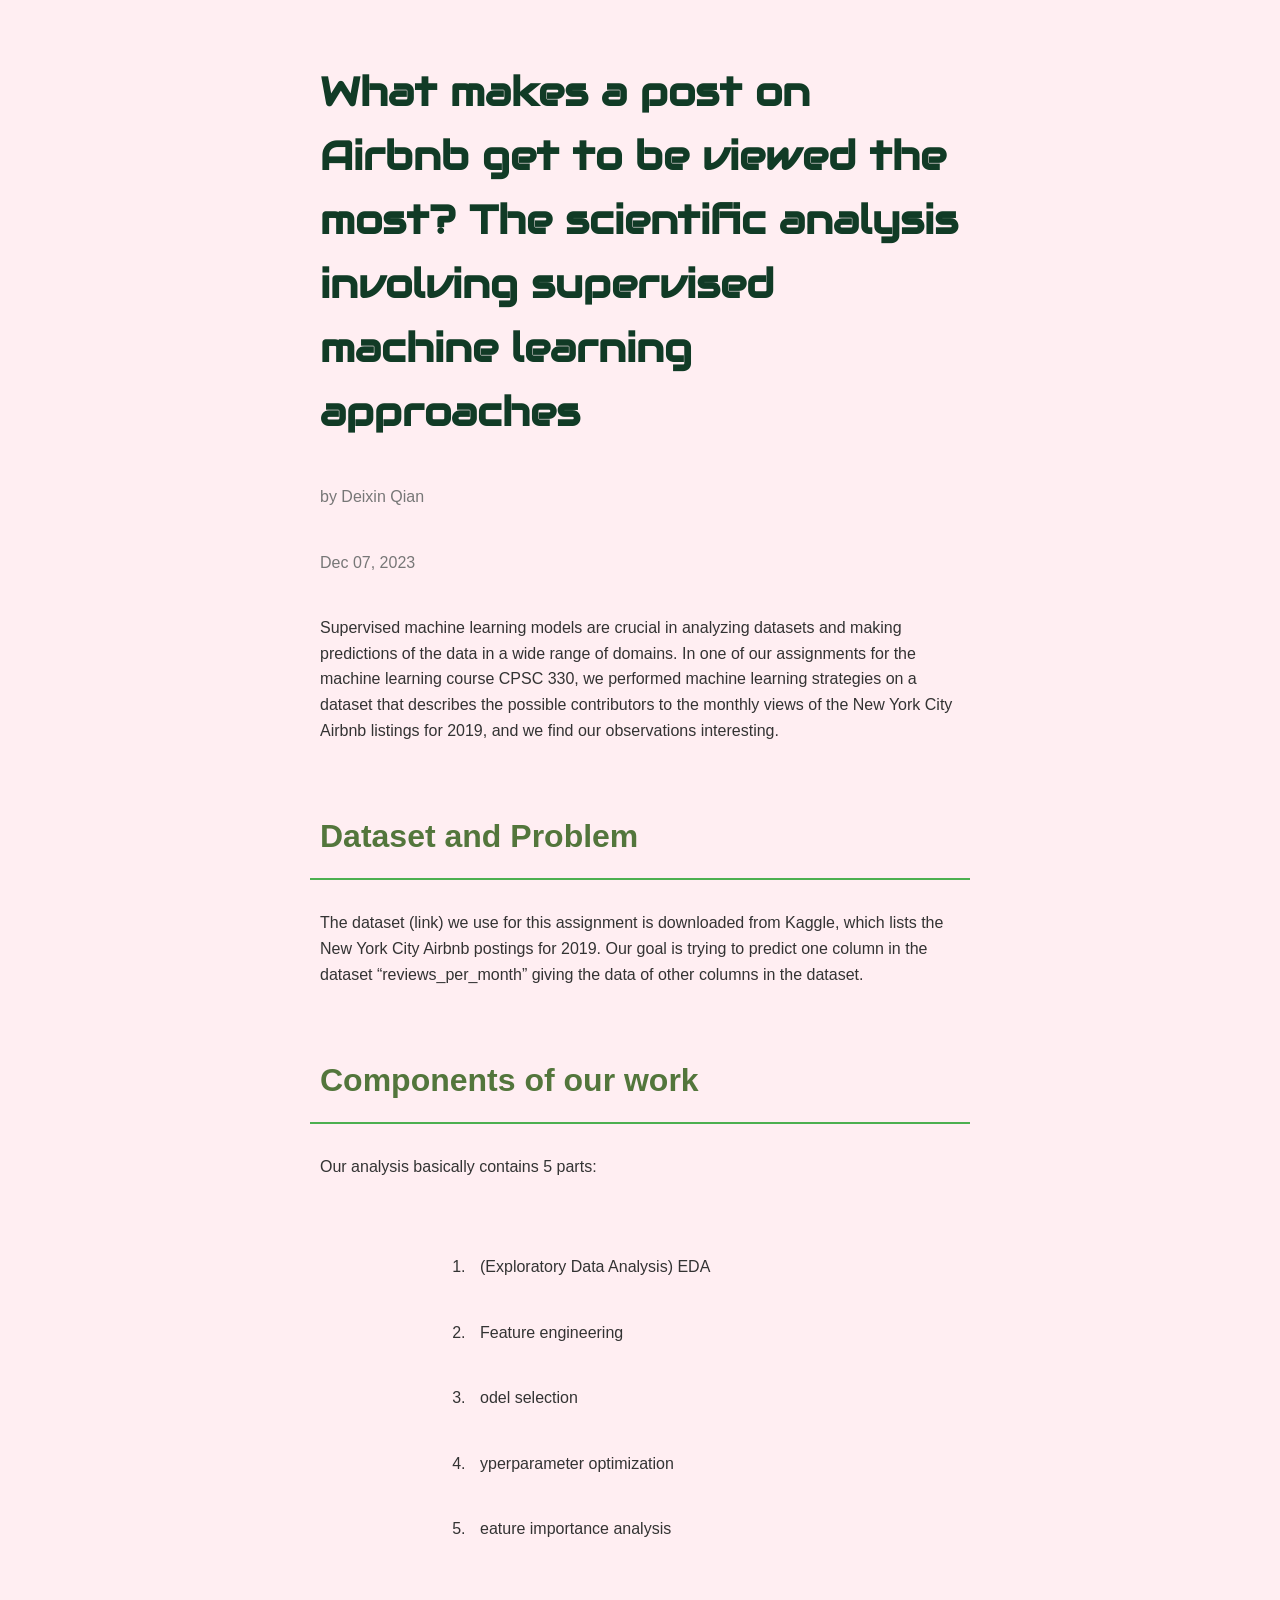
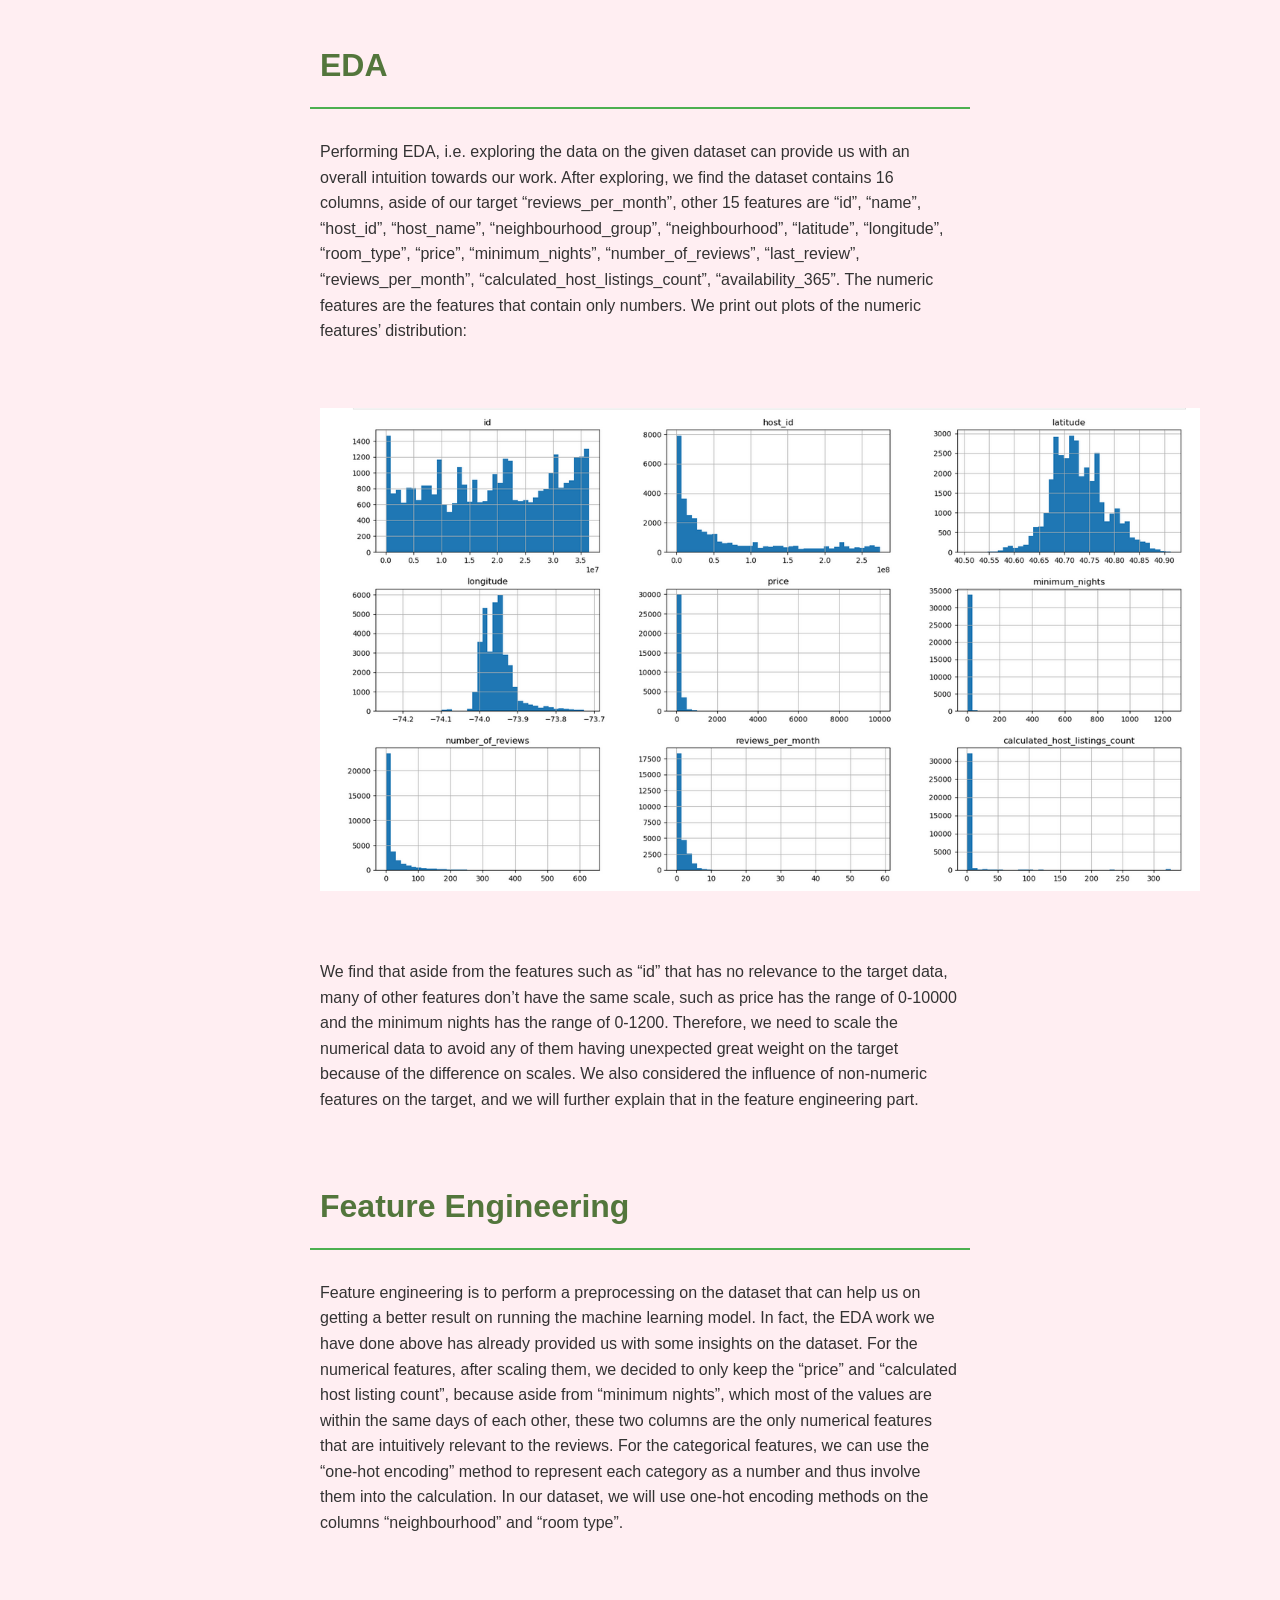
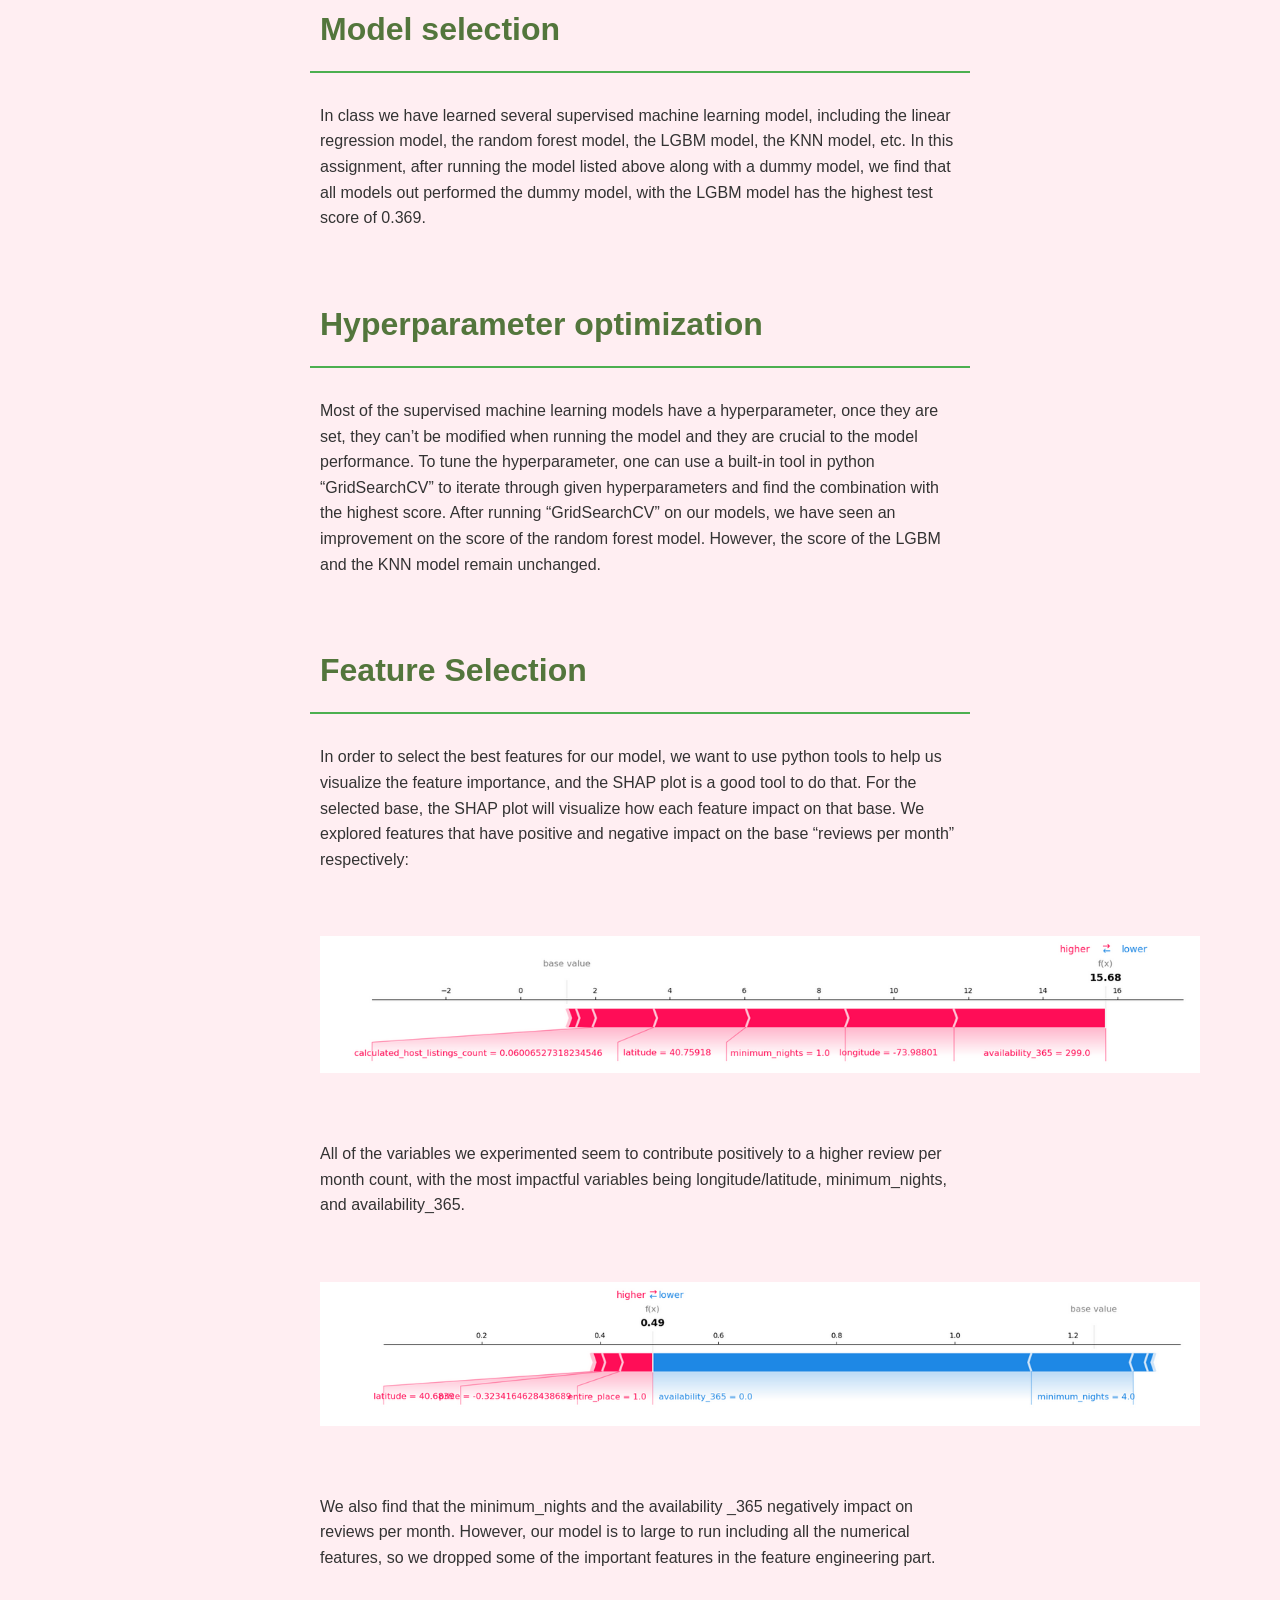
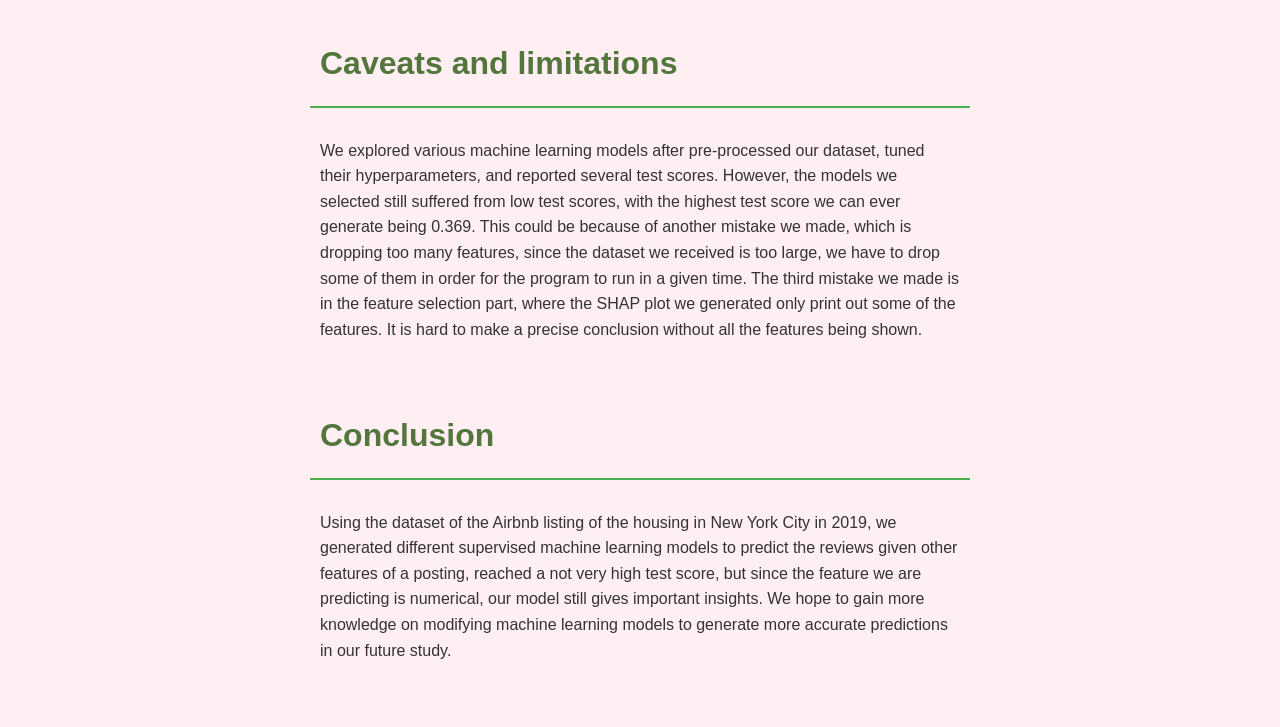
==== index.html @ d8e2b492 "Update and rename main.html to index.html" ====
<!DOCTYPE html>
<html lang="en">
  <head>
    <meta charset="UTF-8" />
    <meta name="viewport" content="width=device-width, initial-scale=1.0" />
    <title>Document</title>
    <link rel="stylesheet" href="mian.css" />
    <link
      rel="stylesheet"
      href="https://fonts.googleapis.com/css?family=Audiowide"
    />
  </head>
  <body>
    <h1>
      What makes a post on Airbnb get to be viewed the most? The scientific
      analysis involving supervised machine learning approaches
    </h1>
    <div>by Deixin Qian</div>
    <div>Dec 07, 2023</div>

    <p>
      Supervised machine learning models are crucial in analyzing datasets and
      making predictions of the data in a wide range of domains. In one of our
      assignments for the machine learning course CPSC 330, we performed machine
      learning strategies on a dataset that describes the possible contributors
      to the monthly views of the New York City Airbnb listings for 2019, and we
      find our observations interesting.
    </p>

    <h2>Dataset and Problem</h2>

    <p>
      The dataset (link) we use for this assignment is downloaded from Kaggle,
      which lists the New York City Airbnb postings for 2019. Our goal is trying
      to predict one column in the dataset “reviews_per_month” giving the data
      of other columns in the dataset.
    </p>

    <h2>Components of our work</h2>

    <p>Our analysis basically contains 5 parts:</p>

    <ol>
      <li>(Exploratory Data Analysis) EDA</li>
      <li>Feature engineering</li>
      <li>odel selection</li>
      <li>yperparameter optimization</li>
      <li>eature importance analysis</li>
    </ol>

    <h2>EDA</h2>
    <p>
      Performing EDA, i.e. exploring the data on the given dataset can provide
      us with an overall intuition towards our work. After exploring, we find
      the dataset contains 16 columns, aside of our target “reviews_per_month”,
      other 15 features are “id”, “name”, “host_id”, “host_name”,
      “neighbourhood_group”, “neighbourhood”, “latitude”, “longitude”,
      “room_type”, “price”, “minimum_nights”, “number_of_reviews”,
      “last_review”, “reviews_per_month”, “calculated_host_listings_count”,
      “availability_365”. The numeric features are the features that contain
      only numbers. We print out plots of the numeric features’ distribution:
    </p>

    <img src="img/b.png" />

    <p>
      We find that aside from the features such as “id” that has no relevance to
      the target data, many of other features don’t have the same scale, such as
      price has the range of 0-10000 and the minimum nights has the range of
      0-1200. Therefore, we need to scale the numerical data to avoid any of
      them having unexpected great weight on the target because of the
      difference on scales. We also considered the influence of non-numeric
      features on the target, and we will further explain that in the feature
      engineering part.
    </p>

    <h2>Feature Engineering</h2>

    <p>
      Feature engineering is to perform a preprocessing on the dataset that can
      help us on getting a better result on running the machine learning model.
      In fact, the EDA work we have done above has already provided us with some
      insights on the dataset. For the numerical features, after scaling them,
      we decided to only keep the “price” and “calculated host listing count”,
      because aside from “minimum nights”, which most of the values are within
      the same days of each other, these two columns are the only numerical
      features that are intuitively relevant to the reviews. For the categorical
      features, we can use the “one-hot encoding” method to represent each
      category as a number and thus involve them into the calculation. In our
      dataset, we will use one-hot encoding methods on the columns
      “neighbourhood” and “room type”.
    </p>

    <h2>Model selection</h2>

    <p>
      In class we have learned several supervised machine learning model,
      including the linear regression model, the random forest model, the LGBM
      model, the KNN model, etc. In this assignment, after running the model
      listed above along with a dummy model, we find that all models out
      performed the dummy model, with the LGBM model has the highest test score
      of 0.369.
    </p>

    <h2>Hyperparameter optimization</h2>

    <p>
      Most of the supervised machine learning models have a hyperparameter, once
      they are set, they can’t be modified when running the model and they are
      crucial to the model performance. To tune the hyperparameter, one can use
      a built-in tool in python “GridSearchCV” to iterate through given
      hyperparameters and find the combination with the highest score. After
      running “GridSearchCV” on our models, we have seen an improvement on the
      score of the random forest model. However, the score of the LGBM and the
      KNN model remain unchanged.
    </p>

    <h2>Feature Selection</h2>

    <p>
      In order to select the best features for our model, we want to use python
      tools to help us visualize the feature importance, and the SHAP plot is a
      good tool to do that. For the selected base, the SHAP plot will visualize
      how each feature impact on that base. We explored features that have
      positive and negative impact on the base “reviews per month” respectively:
    </p>

    <img src="img/r1.png" />
    <p>
      All of the variables we experimented seem to contribute positively to a
      higher review per month count, with the most impactful variables being
      longitude/latitude, minimum_nights, and availability_365.
    </p>

    <img src="img/rb.png" />
    <p>
      We also find that the minimum_nights and the availability _365 negatively
      impact on reviews per month. However, our model is to large to run
      including all the numerical features, so we dropped some of the important
      features in the feature engineering part.
    </p>

    <h2>Caveats and limitations</h2>

    <p>
      We explored various machine learning models after pre-processed our
      dataset, tuned their hyperparameters, and reported several test scores.
      However, the models we selected still suffered from low test scores, with
      the highest test score we can ever generate being 0.369. This could be
      because of another mistake we made, which is dropping too many features,
      since the dataset we received is too large, we have to drop some of them
      in order for the program to run in a given time. The third mistake we made
      is in the feature selection part, where the SHAP plot we generated only
      print out some of the features. It is hard to make a precise conclusion
      without all the features being shown.
    </p>

    <h2>Conclusion</h2>

    <p>
      Using the dataset of the Airbnb listing of the housing in New York City in
      2019, we generated different supervised machine learning models to predict
      the reviews given other features of a posting, reached a not very high
      test score, but since the feature we are predicting is numerical, our
      model still gives important insights. We hope to gain more knowledge on
      modifying machine learning models to generate more accurate predictions in
      our future study.
    </p>
  </body>
</html>
---- mian.css ----
body {
  font-family: "Arial", sans-serif;
  line-height: 1.6;
  margin: 0;
  padding: 0;
  background-color: #f8f8f8;
  color: #333;
  background-color: rgb(255, 238, 242);
}

* {
  margin: 20px;
  margin-left: 150px;
  margin-right: 150px;
  padding: 10px;
  box-sizing: border-box;
}

header {
  background-color: #294b1b;
  padding: 1em;
  text-align: center;
  color: white;
}

h1 {
  font-size: 2.5em;
  color: #113b26;
  font-family: "Audiowide", sans-serif;
}

h2 {
  font-size: 2em;
  color: #53763c;
  border-bottom: 2px solid #4caf50;
  margin-top: 1.5em;
  padding-bottom: 0.5em;
}

p {
  margin-bottom: 1.5em;
}

img {
  max-width: 900px;
}

div {
  color: #777;
}

/* Add more styles as needed */

/* Apply a simple responsive design */
@media screen and (max-width: 600px) {
  h1 {
    font-size: 1.8em;
  }

  h2 {
    font-size: 1.5em;
  }
}
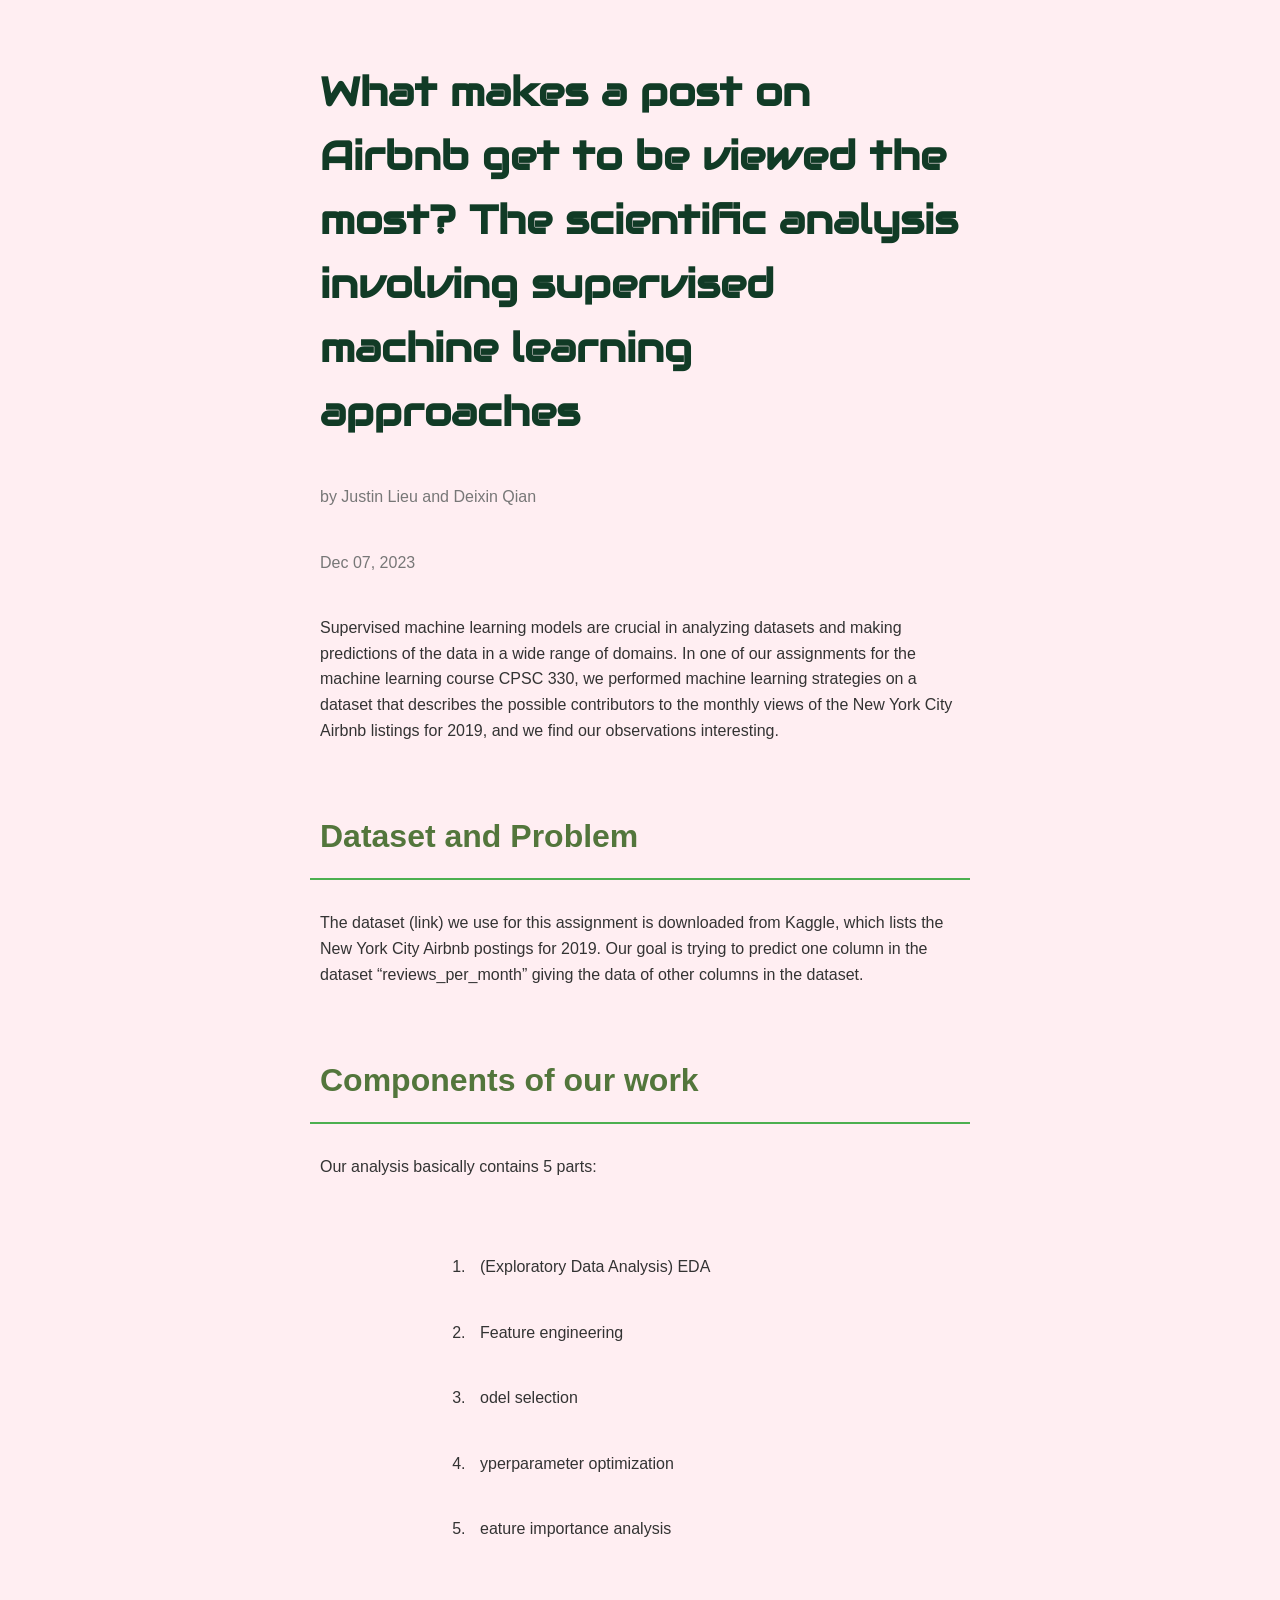
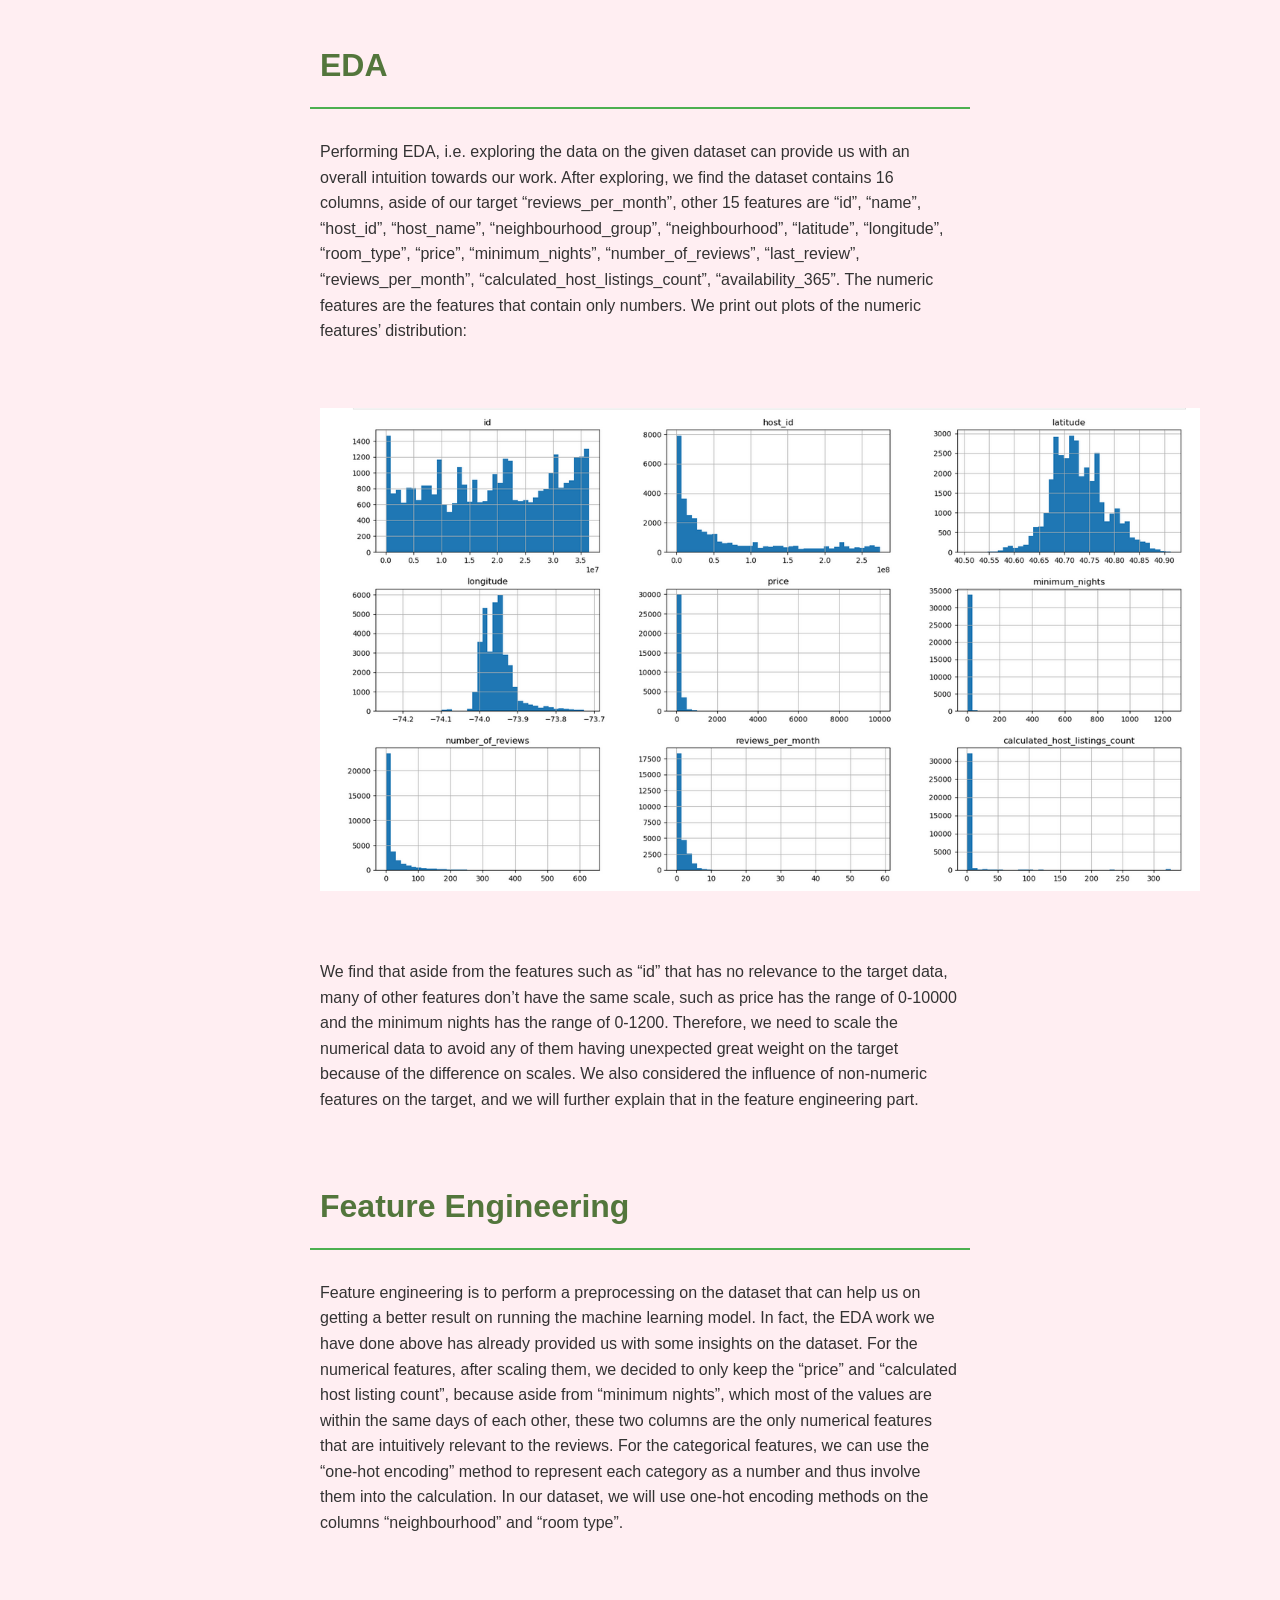
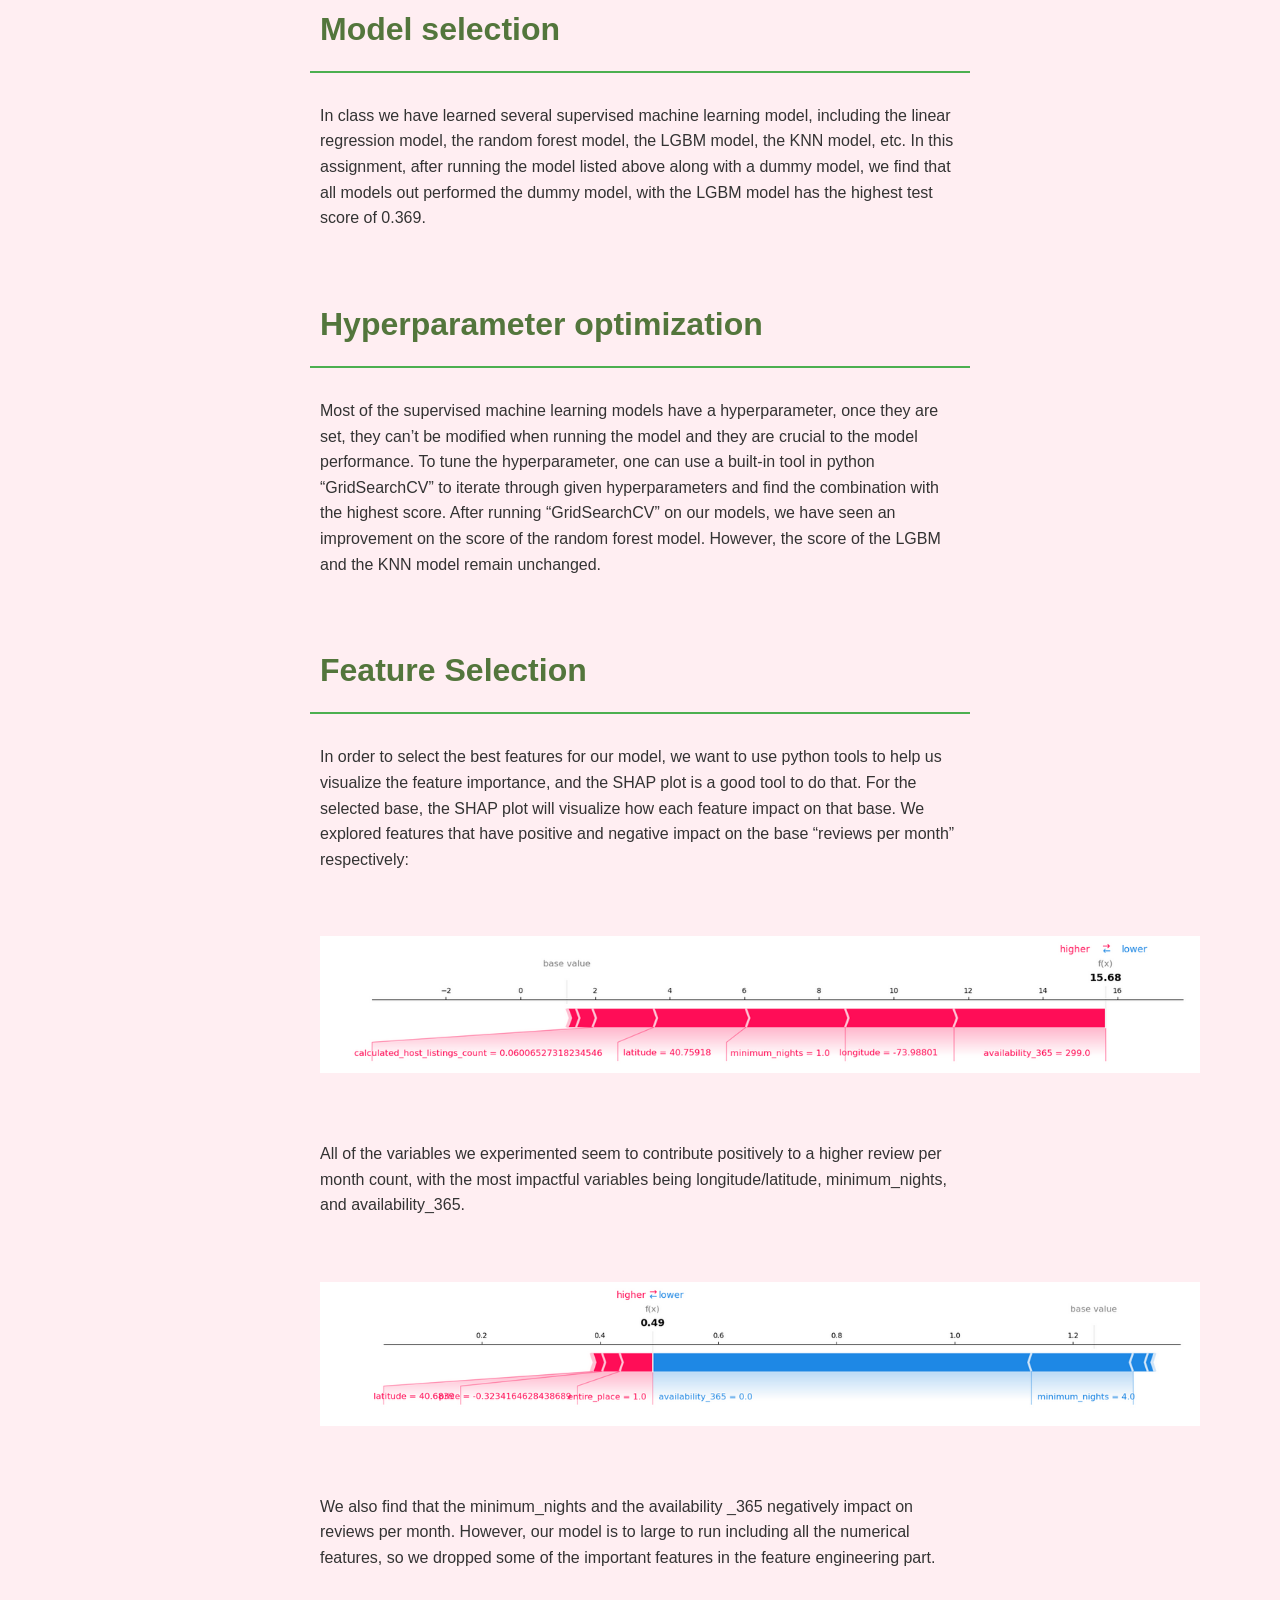
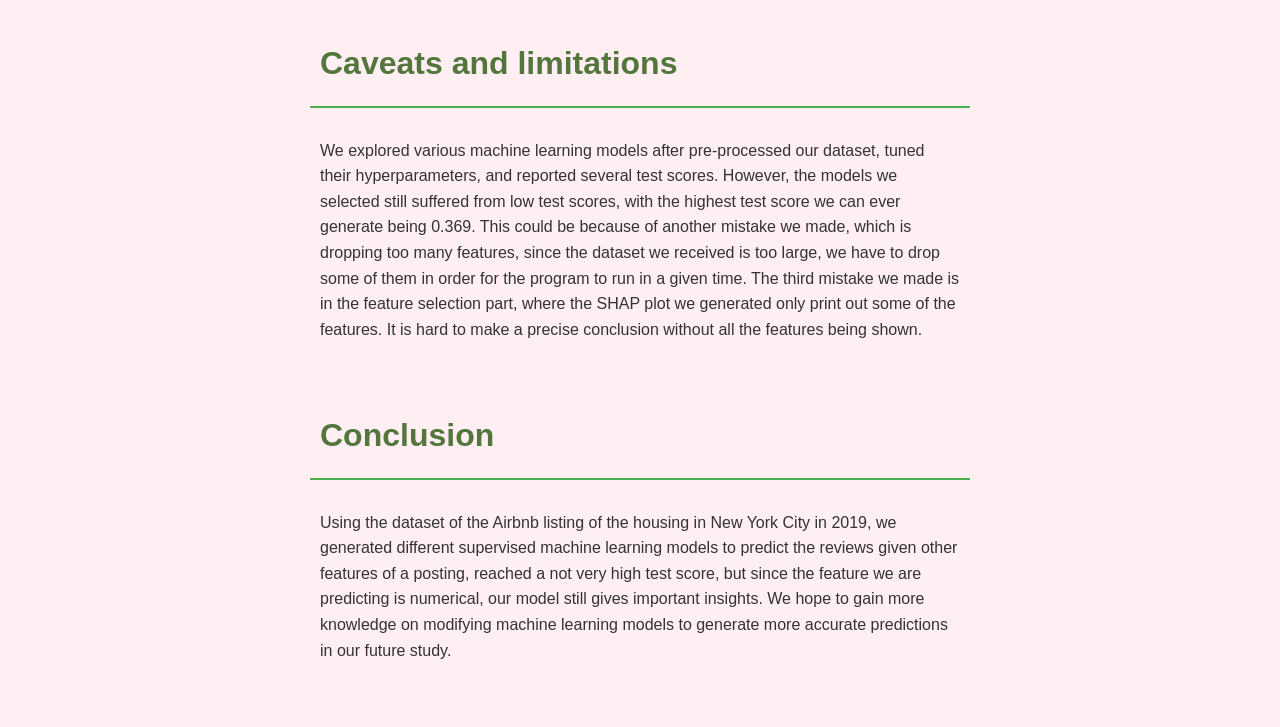
==== commit aa81ed91: "Update index.html" ====
--- a/index.html
+++ b/index.html
@@ -15,7 +15,7 @@
       What makes a post on Airbnb get to be viewed the most? The scientific
       analysis involving supervised machine learning approaches
     </h1>
-    <div>by Deixin Qian</div>
+    <div>by Justin Lieu and Deixin Qian</div>
     <div>Dec 07, 2023</div>
 
     <p>
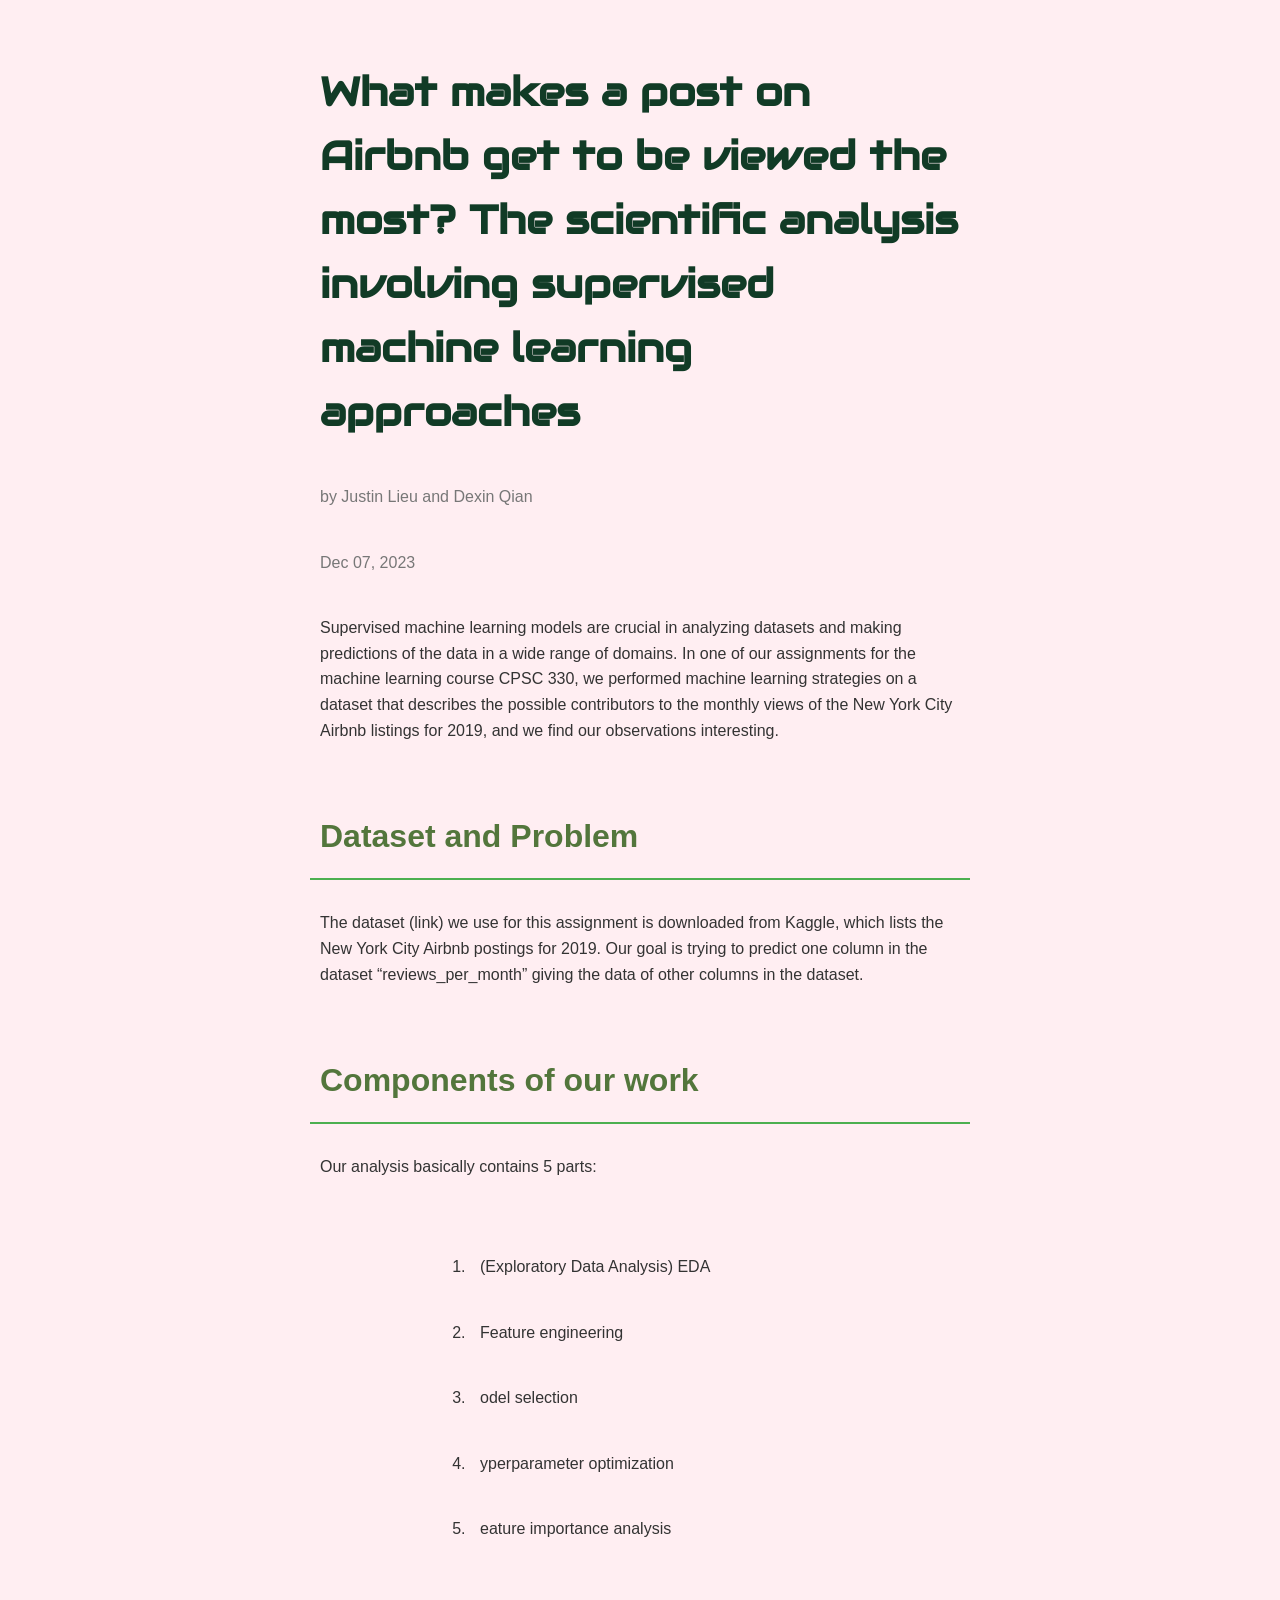
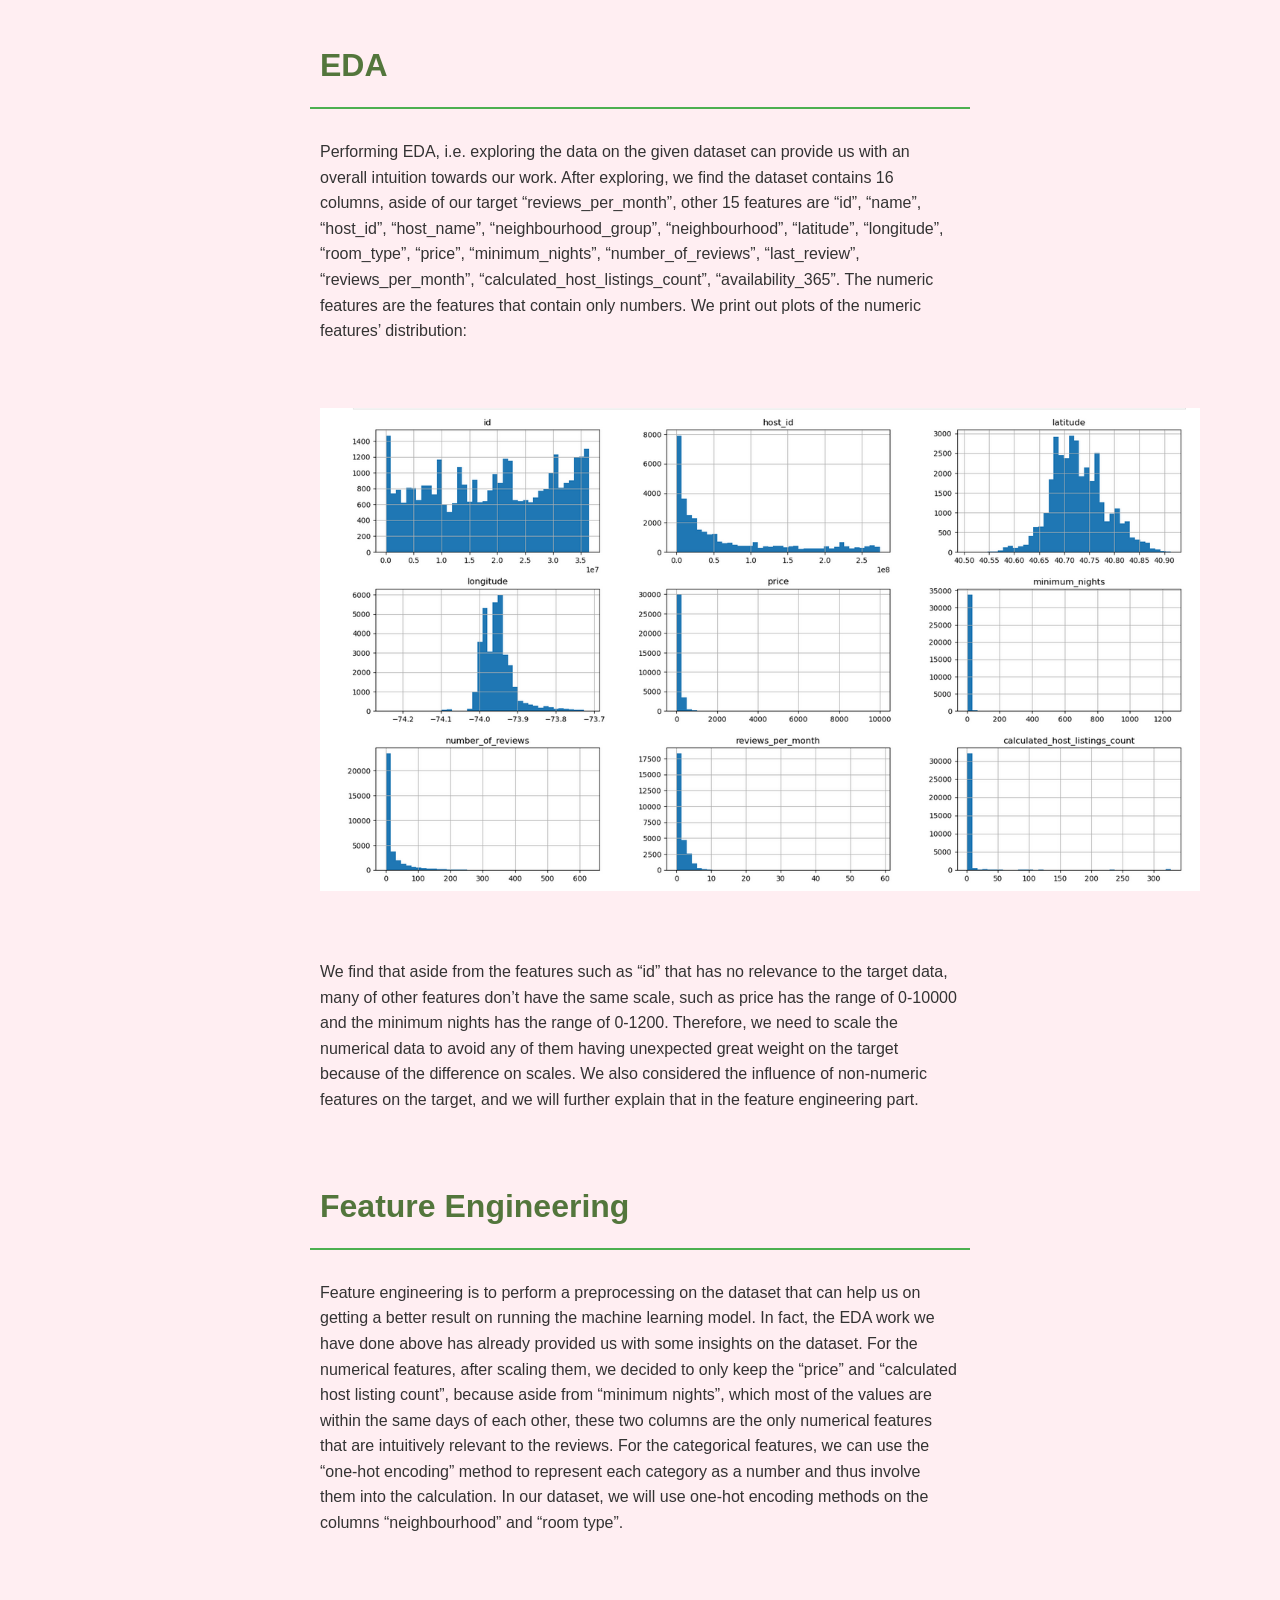
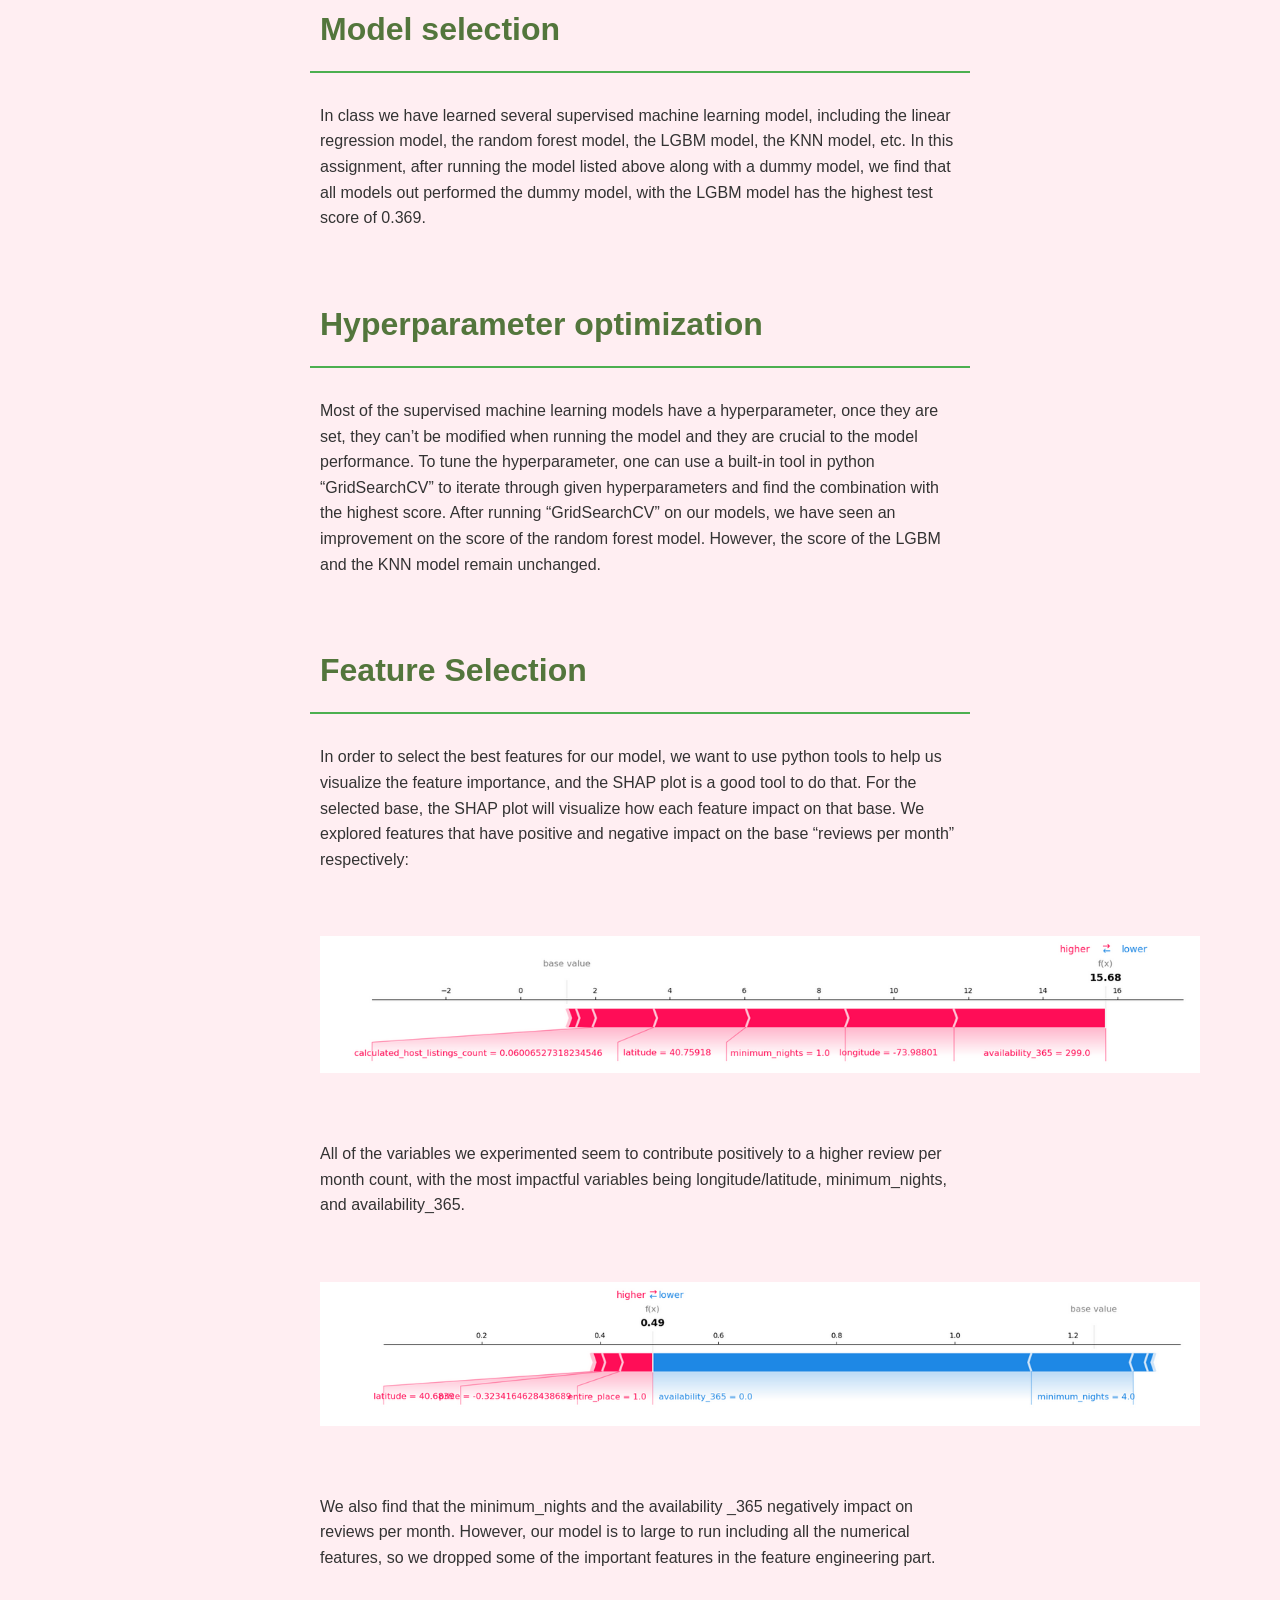
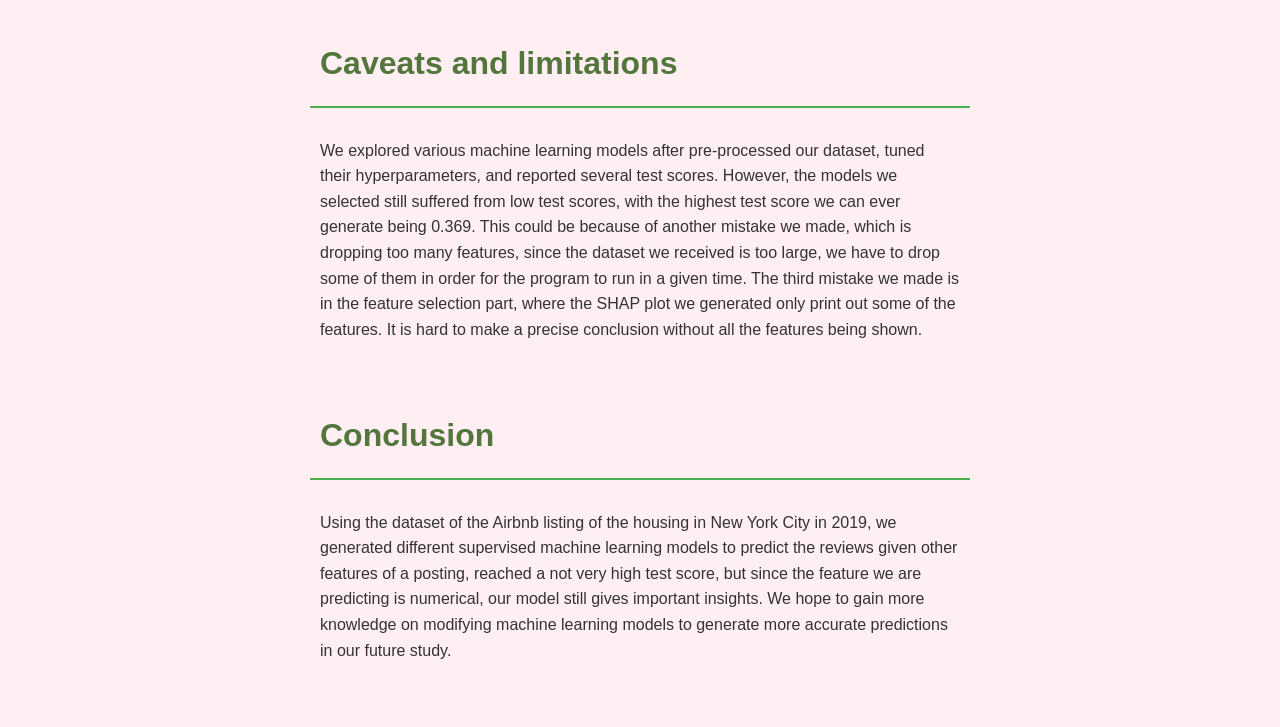
==== commit 2de573dc: "Update index.html" ====
--- a/index.html
+++ b/index.html
@@ -15,7 +15,7 @@
       What makes a post on Airbnb get to be viewed the most? The scientific
       analysis involving supervised machine learning approaches
     </h1>
-    <div>by Justin Lieu and Deixin Qian</div>
+    <div>by Justin Lieu and Dexin Qian</div>
     <div>Dec 07, 2023</div>
 
     <p>
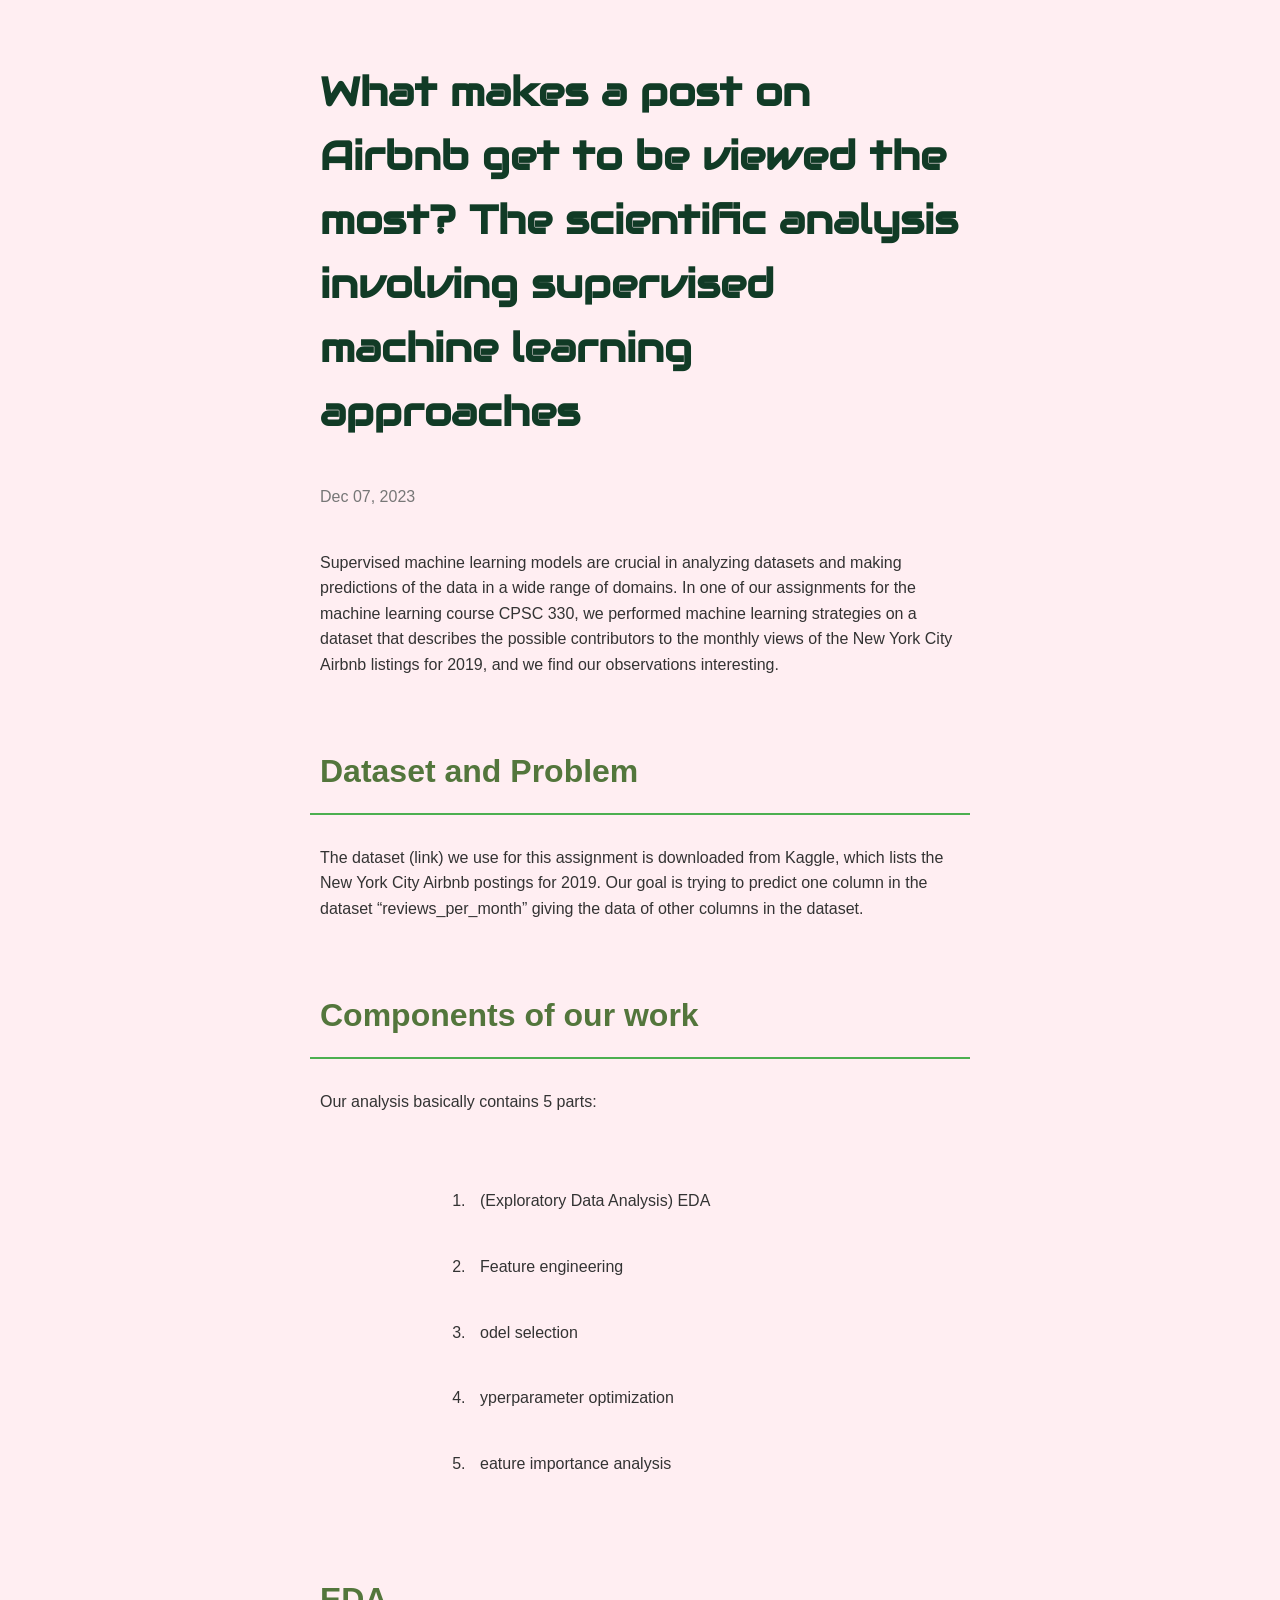
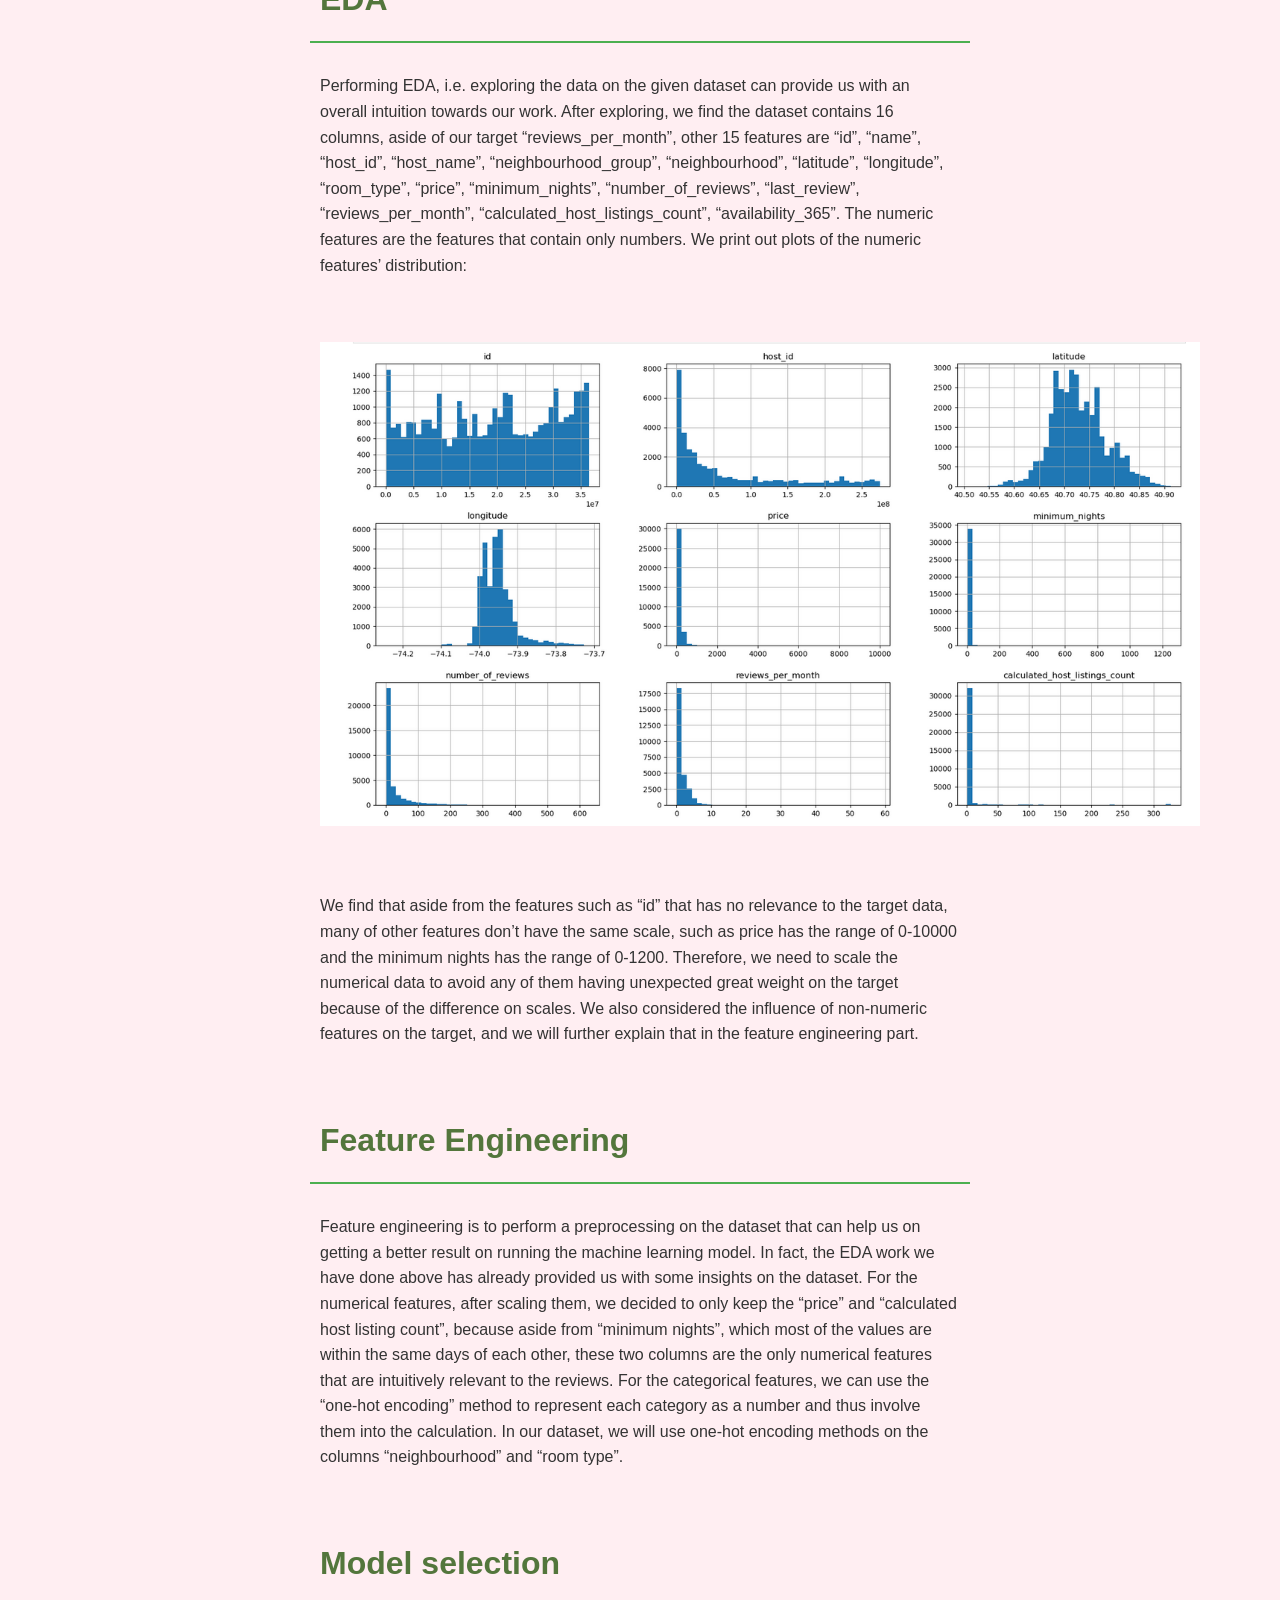
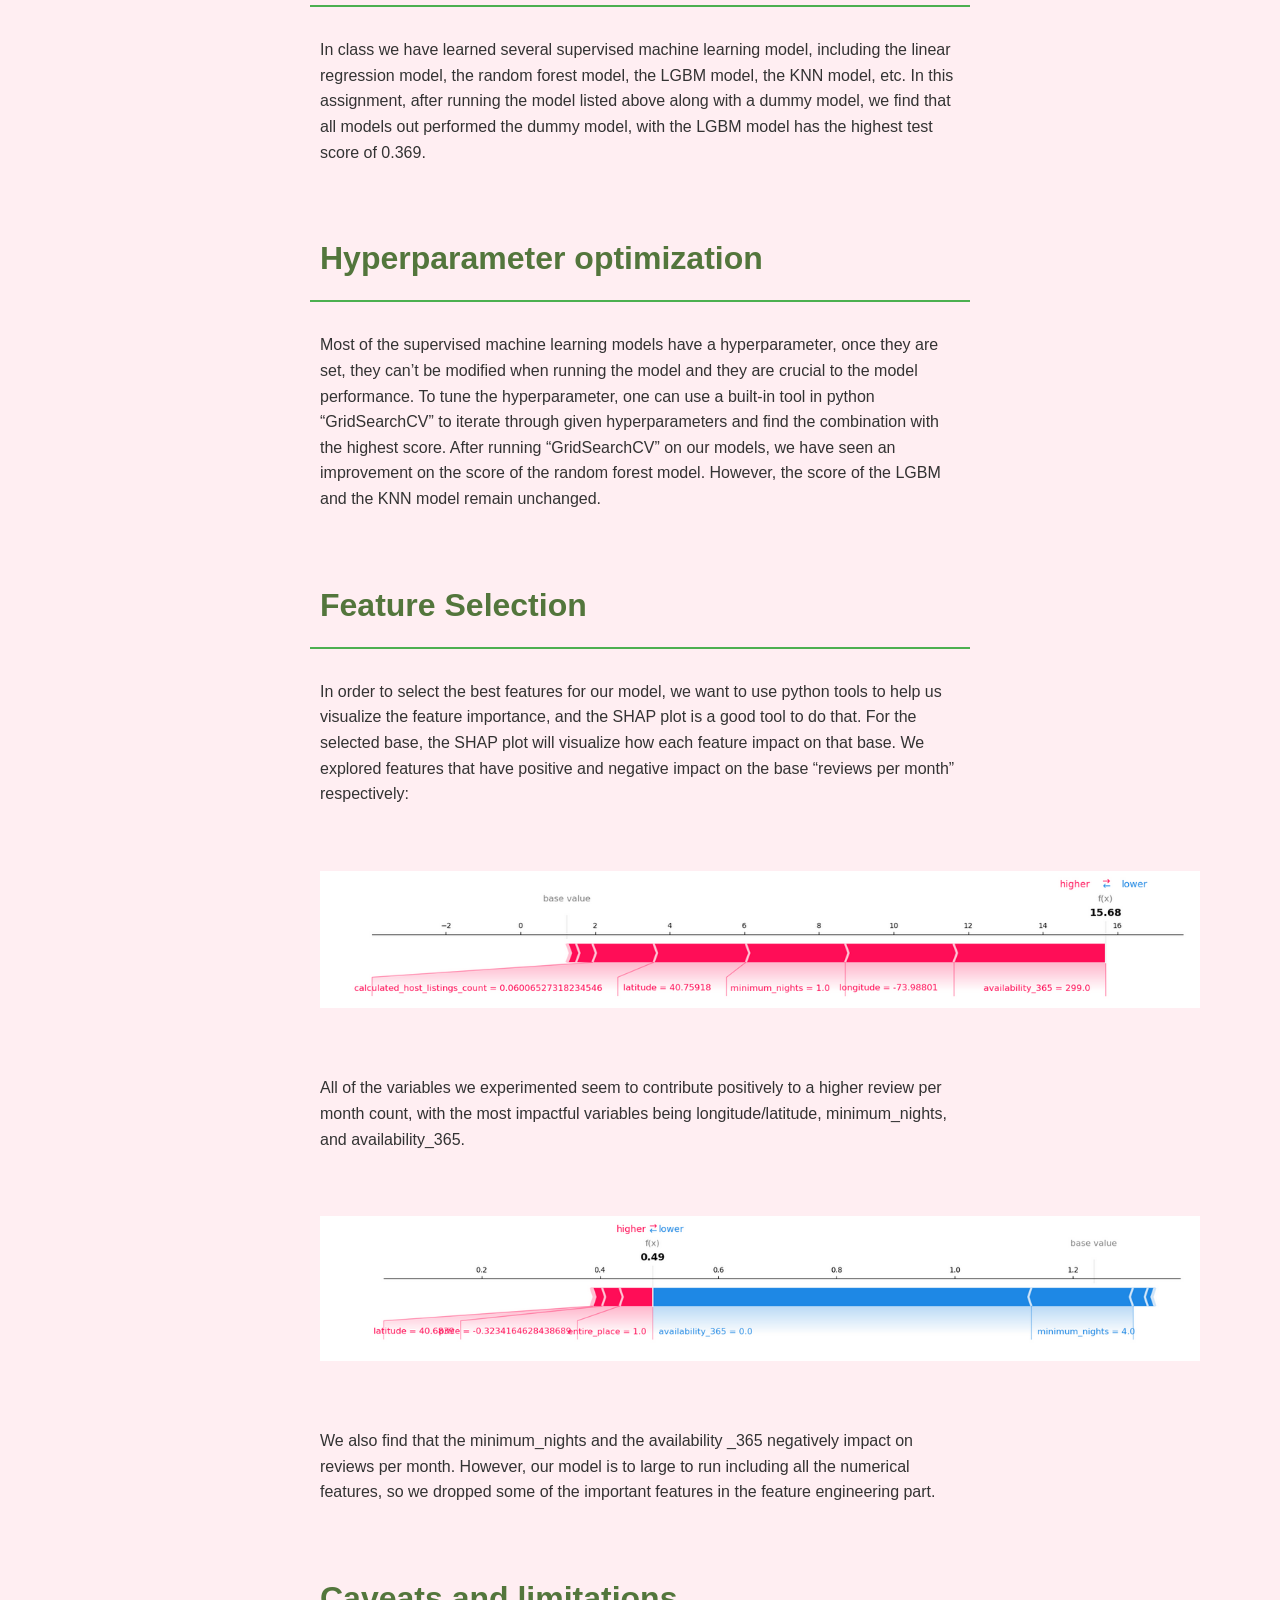
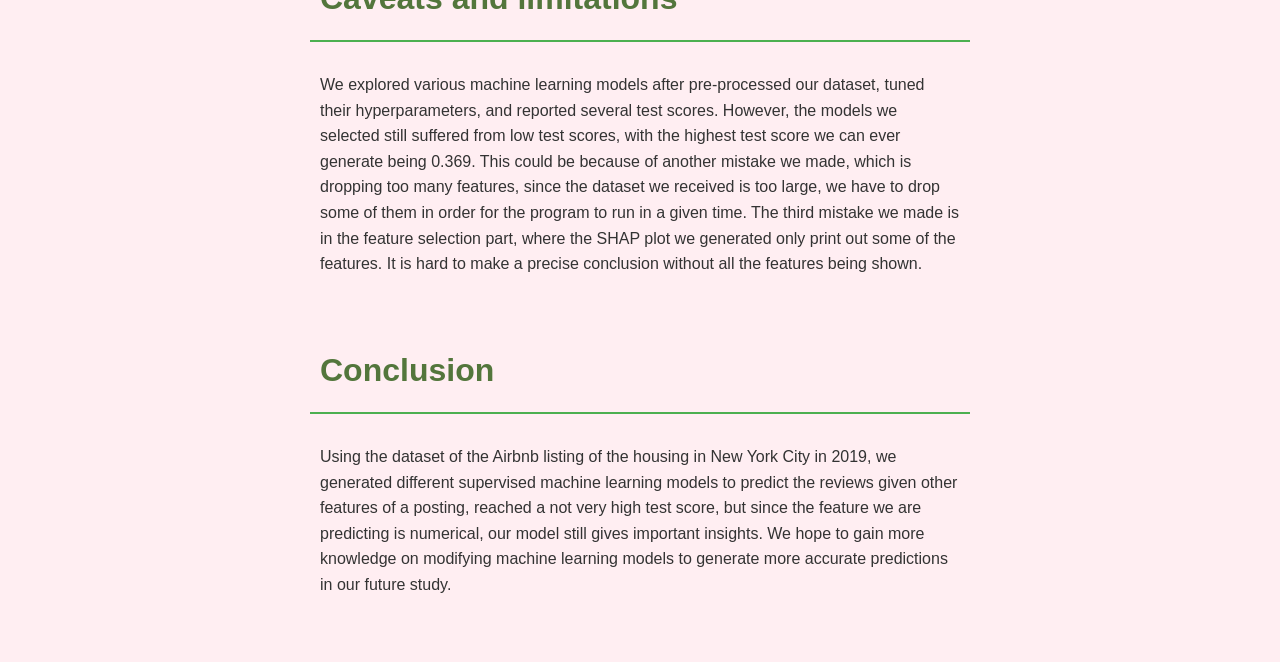
==== commit 53df3f0e: "Update index.html" ====
--- a/index.html
+++ b/index.html
@@ -15,7 +15,6 @@
       What makes a post on Airbnb get to be viewed the most? The scientific
       analysis involving supervised machine learning approaches
     </h1>
-    <div>by Justin Lieu and Dexin Qian</div>
     <div>Dec 07, 2023</div>
 
     <p>
